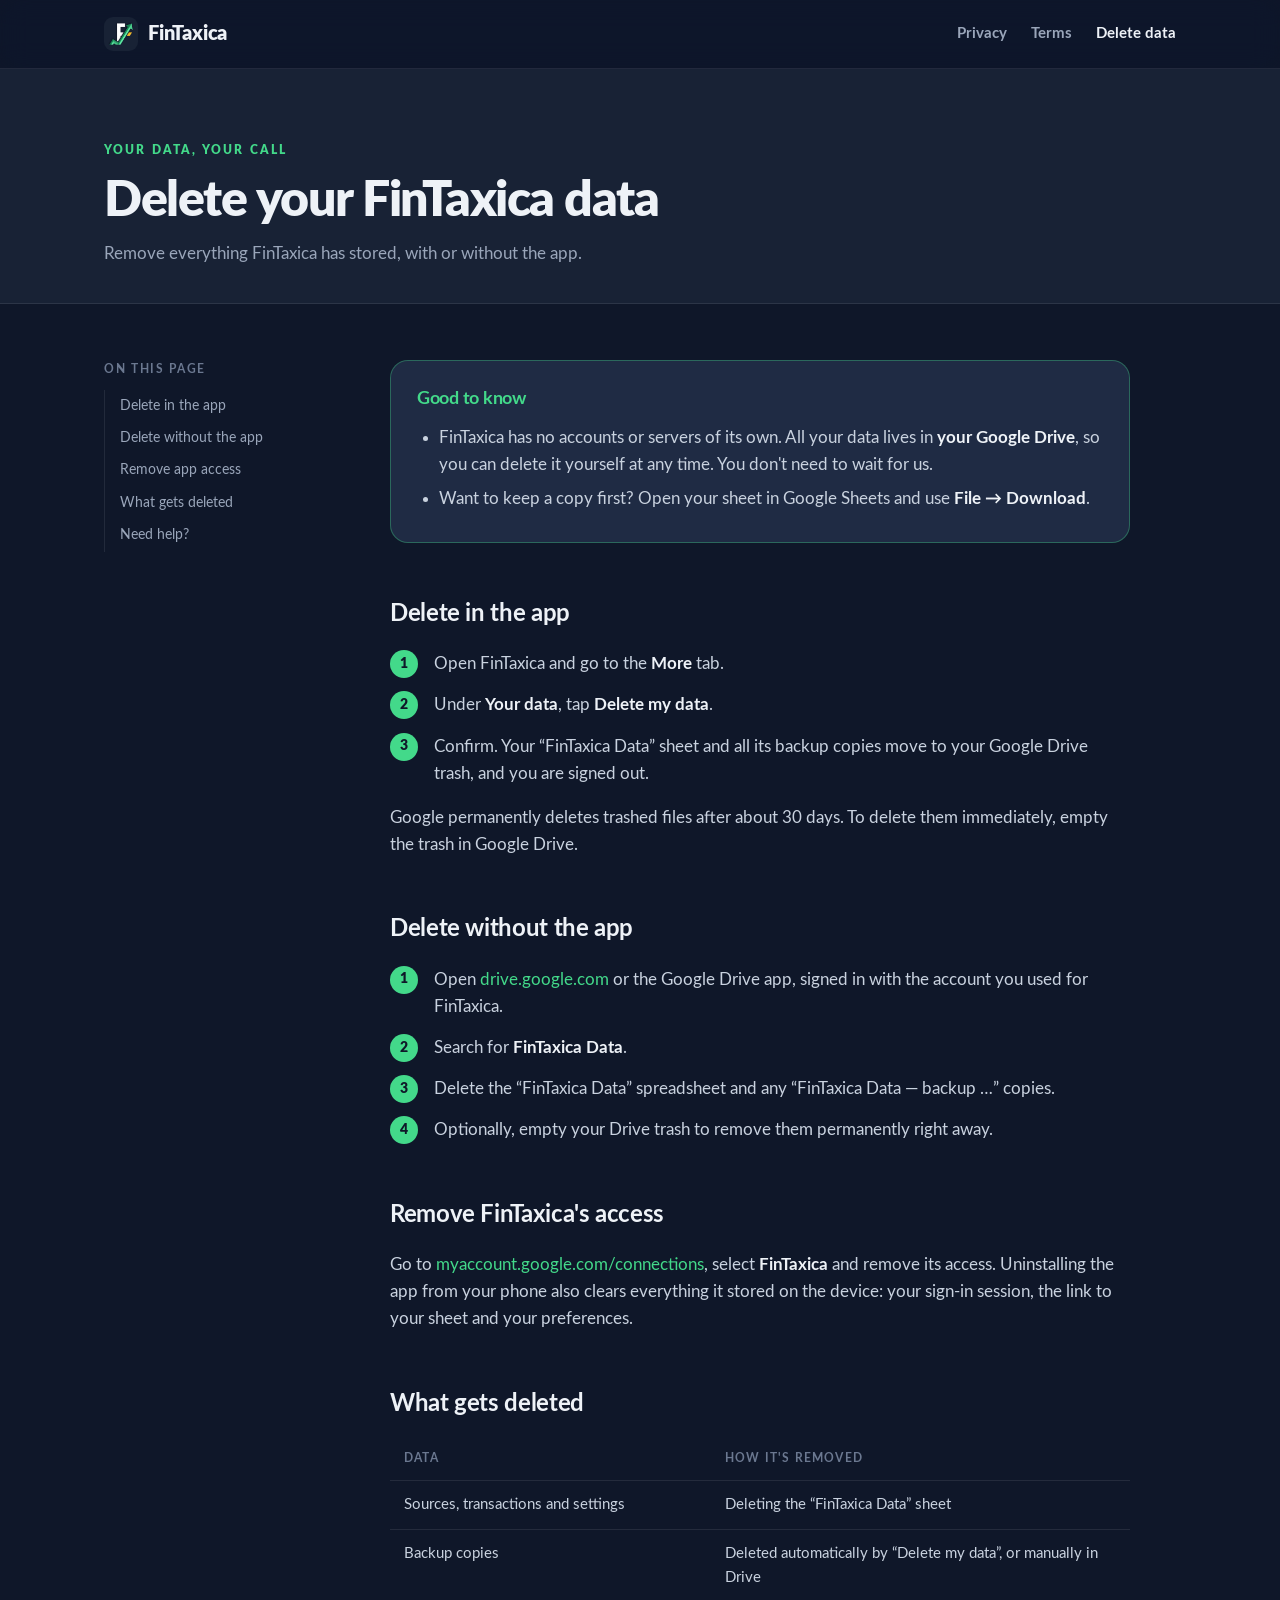
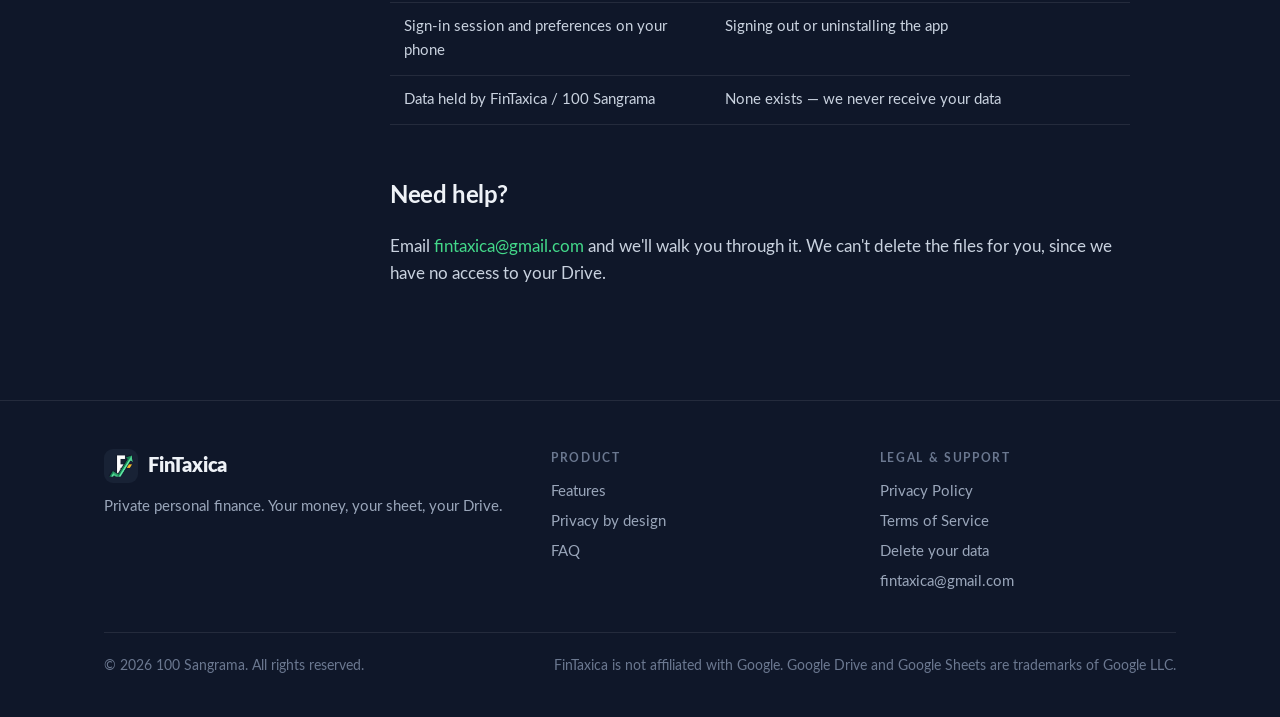
==== delete-data.html @ 8589a1ef "New website, terms and data deletion page" ====
<!DOCTYPE html>
<html lang="en">
<head>
<meta charset="utf-8">
<meta name="viewport" content="width=device-width, initial-scale=1">
<title>Delete your data — FinTaxica</title>
<meta name="description" content="How to delete all FinTaxica data from your Google Drive, with or without the app.">
<meta name="theme-color" content="#0F1729">
<link rel="icon" type="image/png" href="assets/favicon.png">
<link rel="apple-touch-icon" href="assets/apple-touch-icon.png">
<link rel="stylesheet" href="assets/style.css">
</head>
<body>

<header class="site-header">
  <div class="wrap">
    <a class="brand" href="./"><img src="assets/icon-512.png" alt="">FinTaxica</a>
    <nav class="nav" aria-label="Main">
      <a href="privacy.html">Privacy</a>
      <a href="terms.html">Terms</a>
      <a href="delete-data.html" aria-current="page">Delete data</a>
    </nav>
  </div>
</header>

<div class="doc-hero">
  <div class="wrap">
    <p class="eyebrow">Your data, your call</p>
    <h1>Delete your FinTaxica data</h1>
    <p>Remove everything FinTaxica has stored, with or without the app.</p>
  </div>
</div>

<div class="wrap doc">
  <aside class="toc" aria-label="On this page">
    <h4>On this page</h4>
    <ol>
      <li><a href="#in-app">Delete in the app</a></li>
      <li><a href="#without-app">Delete without the app</a></li>
      <li><a href="#revoke">Remove app access</a></li>
      <li><a href="#what">What gets deleted</a></li>
      <li><a href="#help">Need help?</a></li>
    </ol>
  </aside>

  <article class="prose">
    <div class="summary">
      <h2>Good to know</h2>
      <ul>
        <li>FinTaxica has no accounts or servers of its own. All your data lives in <strong>your Google Drive</strong>, so you can delete it yourself at any time. You don't need to wait for us.</li>
        <li>Want to keep a copy first? Open your sheet in Google Sheets and use <strong>File → Download</strong>.</li>
      </ul>
    </div>

    <h2 id="in-app">Delete in the app</h2>
    <ol class="steps-list">
      <li>Open FinTaxica and go to the <strong>More</strong> tab.</li>
      <li>Under <strong>Your data</strong>, tap <strong>Delete my data</strong>.</li>
      <li>Confirm. Your “FinTaxica Data” sheet and all its backup copies move to your Google Drive trash, and you are signed out.</li>
    </ol>
    <p>Google permanently deletes trashed files after about 30 days. To delete them immediately, empty the trash in Google Drive.</p>

    <h2 id="without-app">Delete without the app</h2>
    <ol class="steps-list">
      <li>Open <a href="https://drive.google.com">drive.google.com</a> or the Google Drive app, signed in with the account you used for FinTaxica.</li>
      <li>Search for <strong>FinTaxica Data</strong>.</li>
      <li>Delete the “FinTaxica Data” spreadsheet and any “FinTaxica Data — backup …” copies.</li>
      <li>Optionally, empty your Drive trash to remove them permanently right away.</li>
    </ol>

    <h2 id="revoke">Remove FinTaxica's access</h2>
    <p>Go to <a href="https://myaccount.google.com/connections">myaccount.google.com/connections</a>, select <strong>FinTaxica</strong> and remove its access. Uninstalling the app from your phone also clears everything it stored on the device: your sign-in session, the link to your sheet and your preferences.</p>

    <h2 id="what">What gets deleted</h2>
    <table class="table">
      <thead><tr><th>Data</th><th>How it's removed</th></tr></thead>
      <tbody>
        <tr><td>Sources, transactions and settings</td><td>Deleting the “FinTaxica Data” sheet</td></tr>
        <tr><td>Backup copies</td><td>Deleted automatically by “Delete my data”, or manually in Drive</td></tr>
        <tr><td>Sign-in session and preferences on your phone</td><td>Signing out or uninstalling the app</td></tr>
        <tr><td>Data held by FinTaxica / 100 Sangrama</td><td>None exists — we never receive your data</td></tr>
      </tbody>
    </table>

    <h2 id="help">Need help?</h2>
    <p>Email <a href="mailto:fintaxica@gmail.com?subject=Data%20deletion">fintaxica@gmail.com</a> and we'll walk you through it. We can't delete the files for you, since we have no access to your Drive.</p>
  </article>
</div>

<footer class="site-footer">
  <div class="wrap">
    <div>
      <a class="brand" href="./"><img src="assets/icon-512.png" alt="">FinTaxica</a>
      <p class="muted" style="margin:12px 0 0;max-width:30em">Private personal finance. Your money, your sheet, your Drive.</p>
    </div>
    <div>
      <h4>Product</h4>
      <ul><li><a href="./#features">Features</a></li><li><a href="./#privacy">Privacy by design</a></li><li><a href="./#faq">FAQ</a></li></ul>
    </div>
    <div>
      <h4>Legal &amp; support</h4>
      <ul><li><a href="privacy.html">Privacy Policy</a></li><li><a href="terms.html">Terms of Service</a></li><li><a href="delete-data.html">Delete your data</a></li><li><a href="mailto:fintaxica@gmail.com">fintaxica@gmail.com</a></li></ul>
    </div>
    <div class="legal"><span>© 2026 100 Sangrama. All rights reserved.</span><span>FinTaxica is not affiliated with Google. Google Drive and Google Sheets are trademarks of Google LLC.</span></div>
  </div>
</footer>
</body>
</html>
---- assets/style.css ----
/* FinTaxica — site styles. Palette mirrors the app (lib/theme.dart Brand). */
@font-face { font-family: Lato; font-weight: 400; font-display: swap; src: url(fonts/Lato-Regular.woff) format('woff'); }
@font-face { font-family: Lato; font-weight: 500; font-display: swap; src: url(fonts/Lato-Medium.woff) format('woff'); }
@font-face { font-family: Lato; font-weight: 700; font-display: swap; src: url(fonts/Lato-Bold.woff) format('woff'); }
@font-face { font-family: Lato; font-weight: 900; font-display: swap; src: url(fonts/Lato-Black.woff) format('woff'); }

:root {
  --navy-deep: #0F1729;
  --navy: #182235;
  --navy-raised: #1F2B44;
  --line: rgba(238, 242, 247, .09);
  --line-strong: rgba(238, 242, 247, .16);
  --mint: #43D98A;
  --emerald: #1F9D63;
  --emerald-deep: #1B8A58;
  --gold: #FBBF24;
  --text: #EEF2F7;
  --muted: #9AA6BA;
  --faint: #6B7890;
  --radius: 18px;
  --wrap: 1120px;
  color-scheme: dark;
}

* { box-sizing: border-box; }
html { scroll-behavior: smooth; -webkit-text-size-adjust: 100%; }
body {
  margin: 0;
  font-family: Lato, system-ui, -apple-system, 'Segoe UI', Roboto, sans-serif;
  font-size: 17px;
  line-height: 1.6;
  color: var(--text);
  background: var(--navy-deep);
  -webkit-font-smoothing: antialiased;
}
img { max-width: 100%; display: block; }
a { color: var(--mint); text-decoration: none; }
a:hover { text-decoration: underline; text-underline-offset: 3px; }
:focus-visible { outline: 2px solid var(--mint); outline-offset: 3px; border-radius: 6px; }

.wrap { max-width: var(--wrap); margin: 0 auto; padding: 0 24px; }
.eyebrow {
  font-size: 12px; font-weight: 900; letter-spacing: .18em;
  text-transform: uppercase; color: var(--mint); margin: 0 0 14px;
}
.muted { color: var(--muted); }

/* ---------- header ---------- */
.site-header {
  position: sticky; top: 0; z-index: 20;
  background: rgba(15, 23, 41, .78);
  backdrop-filter: saturate(140%) blur(14px);
  -webkit-backdrop-filter: saturate(140%) blur(14px);
  border-bottom: 1px solid var(--line);
}
.site-header .wrap { display: flex; align-items: center; gap: 28px; height: 68px; }
.brand { display: flex; align-items: center; gap: 10px; color: var(--text); font-weight: 900; font-size: 20px; letter-spacing: -.01em; }
.brand:hover { text-decoration: none; }
.brand img { width: 34px; height: 34px; border-radius: 9px; }
.nav { display: flex; gap: 24px; margin-left: auto; align-items: center; }
.nav a { color: var(--muted); font-weight: 700; font-size: 15px; }
.nav a:hover, .nav a[aria-current] { color: var(--text); text-decoration: none; }

/* ---------- buttons ---------- */
.btn {
  display: inline-flex; align-items: center; justify-content: center; gap: 10px;
  padding: 14px 24px; border-radius: 14px; font-weight: 900; font-size: 16px;
  border: 1px solid transparent; transition: transform .15s ease, background .15s ease, border-color .15s ease;
}
.btn:hover { text-decoration: none; transform: translateY(-1px); }
.btn-primary { background: var(--mint); color: var(--navy-deep); }
.btn-primary:hover { background: #5be39b; }
.btn-ghost { color: var(--text); border-color: var(--line-strong); }
.btn-ghost:hover { border-color: var(--mint); }
.btn-sm { padding: 9px 16px; font-size: 14px; border-radius: 11px; }

/* ---------- hero ---------- */
.hero { position: relative; overflow: hidden; padding: 88px 0 96px; }
.hero::before, .hero::after {
  content: ''; position: absolute; border-radius: 50%; filter: blur(90px); pointer-events: none;
}
.hero::before { width: 560px; height: 560px; right: -120px; top: -160px; background: rgba(67, 217, 138, .16); }
.hero::after { width: 420px; height: 420px; left: -180px; bottom: -220px; background: rgba(251, 191, 36, .08); }
.hero .wrap { position: relative; display: grid; grid-template-columns: 1.1fr .9fr; gap: 56px; align-items: center; }
.hero h1 { font-size: clamp(42px, 6vw, 68px); line-height: 1.04; letter-spacing: -.035em; font-weight: 900; margin: 0 0 22px; }
.hero h1 .accent { color: var(--mint); }
.hero .lede { font-size: 20px; color: var(--muted); max-width: 33em; margin: 0 0 34px; }
.hero .cta { display: flex; flex-wrap: wrap; gap: 14px; }
.hero .note { margin-top: 18px; font-size: 14px; color: var(--faint); }

/* phone mock (illustrative sample data, no real user data) */
.phone {
  width: 300px; margin: 0 auto; padding: 12px; border-radius: 44px;
  background: linear-gradient(160deg, #2a3755, #121b2e);
  box-shadow: 0 40px 80px rgba(0, 0, 0, .45), inset 0 0 0 1px rgba(255, 255, 255, .08);
}
.screen { border-radius: 34px; background: var(--navy-deep); padding: 22px 16px 18px; overflow: hidden; }
.screen .top { display: flex; align-items: center; gap: 8px; font-weight: 900; font-size: 15px; margin-bottom: 14px; }
.screen .top img { width: 24px; height: 24px; border-radius: 7px; }
.hero-card {
  border-radius: 20px; padding: 16px; background: linear-gradient(150deg, #22314f, var(--navy));
  border: 1px solid var(--line);
}
.hero-card .lbl { font-size: 9px; letter-spacing: .16em; font-weight: 900; color: var(--muted); }
.hero-card .big { font-size: 30px; font-weight: 900; letter-spacing: -.02em; margin: 2px 0; }
.hero-card .sub { font-size: 11px; color: var(--mint); font-weight: 700; }
.hero-card .acts { display: grid; grid-template-columns: repeat(3, 1fr); gap: 6px; margin-top: 12px; }
.hero-card .acts span { font-size: 10px; font-weight: 900; text-align: center; padding: 8px 0; border-radius: 10px; }
.a-exp { background: rgba(248, 113, 113, .16); color: #fca5a5; }
.a-inc { background: rgba(67, 217, 138, .16); color: var(--mint); }
.a-trf { background: rgba(251, 191, 36, .16); color: var(--gold); }
.kpis { display: grid; grid-template-columns: 1fr 1fr; gap: 8px; margin-top: 10px; }
.kpi { background: var(--navy); border: 1px solid var(--line); border-radius: 14px; padding: 10px 11px; }
.kpi .k { font-size: 9px; color: var(--muted); font-weight: 700; }
.kpi .v { font-size: 15px; font-weight: 900; }
.kpi .d { font-size: 9px; font-weight: 700; color: var(--mint); }
.tiles { display: grid; grid-template-columns: repeat(3, 1fr); gap: 7px; margin-top: 10px; }
.tile { border-radius: 13px; padding: 9px 8px; border: 1px solid var(--line); background: var(--navy); }
.tile i { display: block; width: 18px; height: 18px; border-radius: 6px; margin-bottom: 6px; }
.tile b { display: block; font-size: 10px; }
.tile small { font-size: 10px; color: var(--muted); font-weight: 700; }

/* ---------- sections ---------- */
section { padding: 96px 0; }
.section-alt { background: var(--navy); border-top: 1px solid var(--line); border-bottom: 1px solid var(--line); }
.section-head { max-width: 680px; margin-bottom: 52px; }
.section-head h2 { font-size: clamp(30px, 4vw, 42px); line-height: 1.12; letter-spacing: -.025em; font-weight: 900; margin: 0 0 14px; }
.section-head p { font-size: 18px; color: var(--muted); margin: 0; }

.trust { padding: 0; border-top: 1px solid var(--line); border-bottom: 1px solid var(--line); background: rgba(24, 34, 53, .6); }
.trust ul { list-style: none; margin: 0; padding: 22px 0; display: grid; grid-template-columns: repeat(4, 1fr); gap: 16px; }
.trust li { display: flex; align-items: center; gap: 10px; font-size: 15px; font-weight: 700; color: var(--muted); }
.trust svg { flex: none; color: var(--mint); }

.grid { display: grid; grid-template-columns: repeat(3, 1fr); gap: 18px; }
.card {
  background: var(--navy-raised); border: 1px solid var(--line); border-radius: var(--radius); padding: 26px;
}
.section-alt .card { background: var(--navy-deep); }
.card h3 { font-size: 19px; margin: 16px 0 8px; letter-spacing: -.01em; }
.card p { margin: 0; color: var(--muted); font-size: 16px; }
.ico {
  width: 46px; height: 46px; border-radius: 13px; display: grid; place-items: center;
  background: rgba(67, 217, 138, .12); color: var(--mint);
}
.ico.gold { background: rgba(251, 191, 36, .12); color: var(--gold); }

.steps { counter-reset: step; display: grid; grid-template-columns: repeat(3, 1fr); gap: 18px; }
.step { position: relative; padding-top: 58px; }
.step::before {
  counter-increment: step; content: counter(step);
  position: absolute; top: 0; left: 0; width: 42px; height: 42px; border-radius: 50%;
  display: grid; place-items: center; font-weight: 900; color: var(--navy-deep); background: var(--mint);
}
.step h3 { margin: 0 0 8px; font-size: 20px; }
.step p { margin: 0; color: var(--muted); }

.compare { display: grid; grid-template-columns: 1fr 1fr; gap: 18px; }
.compare .card h3 { margin-top: 0; }
.compare ul { list-style: none; padding: 0; margin: 14px 0 0; }
.compare li { padding: 10px 0 10px 30px; position: relative; color: var(--muted); border-top: 1px solid var(--line); }
.compare li:first-child { border-top: 0; }
.compare li::before { position: absolute; left: 0; top: 9px; font-weight: 900; }
.compare .them li::before { content: '–'; color: var(--faint); }
.compare .us { border-color: rgba(67, 217, 138, .45); box-shadow: 0 0 0 1px rgba(67, 217, 138, .15) inset; }
.compare .us li { color: var(--text); }
.compare .us li::before { content: '✓'; color: var(--mint); }

.roadmap .card { position: relative; }
.pill {
  display: inline-block; font-size: 11px; font-weight: 900; letter-spacing: .1em; text-transform: uppercase;
  padding: 4px 10px; border-radius: 999px; background: rgba(251, 191, 36, .14); color: var(--gold);
}
.pill.live { background: rgba(67, 217, 138, .14); color: var(--mint); }

.faq { max-width: 820px; }
.faq details { border-bottom: 1px solid var(--line); padding: 4px 0; }
.faq summary {
  cursor: pointer; list-style: none; padding: 18px 40px 18px 0; position: relative;
  font-weight: 700; font-size: 18px;
}
.faq summary::-webkit-details-marker { display: none; }
.faq summary::after {
  content: '+'; position: absolute; right: 4px; top: 12px; font-size: 26px; font-weight: 400; color: var(--mint);
  transition: transform .2s ease;
}
.faq details[open] summary::after { transform: rotate(45deg); }
.faq details p { margin: 0 0 18px; color: var(--muted); }

.cta-band { text-align: center; }
.cta-band .card { padding: 56px 28px; background: linear-gradient(150deg, #213152, var(--navy)); }
.cta-band h2 { font-size: clamp(28px, 4vw, 40px); letter-spacing: -.02em; margin: 0 0 12px; font-weight: 900; }
.cta-band p { color: var(--muted); margin: 0 0 28px; font-size: 18px; }

/* ---------- footer ---------- */
.site-footer { border-top: 1px solid var(--line); padding: 48px 0 40px; font-size: 15px; }
.site-footer .wrap { display: grid; grid-template-columns: 1.4fr 1fr 1fr; gap: 32px; }
.site-footer h4 { font-size: 12px; letter-spacing: .14em; text-transform: uppercase; color: var(--faint); margin: 0 0 12px; }
.site-footer ul { list-style: none; padding: 0; margin: 0; }
.site-footer li { margin: 6px 0; }
.site-footer li a { color: var(--muted); }
.site-footer li a:hover { color: var(--text); }
.site-footer .legal { grid-column: 1 / -1; border-top: 1px solid var(--line); padding-top: 22px; color: var(--faint); font-size: 14px; display: flex; flex-wrap: wrap; justify-content: space-between; gap: 10px; }

/* ---------- legal / document pages ---------- */
.doc-hero { padding: 72px 0 36px; border-bottom: 1px solid var(--line); background: var(--navy); }
.doc-hero h1 { font-size: clamp(34px, 5vw, 50px); letter-spacing: -.03em; line-height: 1.08; margin: 0 0 12px; font-weight: 900; }
.doc-hero p { margin: 0; color: var(--muted); }
.doc { display: grid; grid-template-columns: 230px 1fr; gap: 56px; padding: 56px 24px 96px; }
.toc { position: sticky; top: 96px; align-self: start; font-size: 14px; }
.toc h4 { font-size: 12px; letter-spacing: .14em; text-transform: uppercase; color: var(--faint); margin: 0 0 10px; }
.toc ol { list-style: none; padding: 0; margin: 0; border-left: 1px solid var(--line); }
.toc a { display: block; padding: 5px 0 5px 14px; color: var(--muted); margin-left: -1px; border-left: 2px solid transparent; }
.toc a:hover { color: var(--text); text-decoration: none; border-left-color: var(--mint); }
.prose { max-width: 740px; }
.prose h2 { font-size: 24px; letter-spacing: -.015em; margin: 52px 0 12px; scroll-margin-top: 92px; }
.prose h2:first-child { margin-top: 0; }
.prose h3 { font-size: 18px; margin: 28px 0 8px; }
.prose p, .prose li { color: #C9D2DF; }
.prose ul, .prose ol { padding-left: 22px; }
.prose li { margin: 6px 0; }
.prose strong { color: var(--text); }
.prose code { font-size: .9em; background: var(--navy-raised); padding: 2px 6px; border-radius: 6px; color: var(--text); }
.summary {
  background: var(--navy-raised); border: 1px solid rgba(67, 217, 138, .35); border-radius: var(--radius);
  padding: 24px 26px; margin-bottom: 8px;
}
.summary h2 { margin: 0 0 10px !important; font-size: 18px; color: var(--mint); }
.summary ul { margin: 0; }
.table { width: 100%; border-collapse: collapse; margin: 14px 0; font-size: 15px; }
.table th, .table td { text-align: left; padding: 12px 14px; border-bottom: 1px solid var(--line); vertical-align: top; }
.table th { color: var(--faint); font-size: 12px; letter-spacing: .1em; text-transform: uppercase; }
.table td { color: #C9D2DF; }
.callout { border-left: 3px solid var(--gold); background: rgba(251, 191, 36, .07); padding: 14px 18px; border-radius: 0 12px 12px 0; margin: 18px 0; }
.callout p { margin: 0; }
.steps-list { counter-reset: s; list-style: none; padding: 0 !important; }
.steps-list li { counter-increment: s; position: relative; padding-left: 44px; margin: 14px 0; }
.steps-list li::before {
  content: counter(s); position: absolute; left: 0; top: 0; width: 28px; height: 28px; border-radius: 50%;
  background: var(--mint); color: var(--navy-deep); font-weight: 900; font-size: 14px; display: grid; place-items: center;
}

/* ---------- responsive ---------- */
@media (max-width: 960px) {
  .hero .wrap { grid-template-columns: 1fr; }
  .hero { padding-top: 56px; }
  .grid, .steps { grid-template-columns: 1fr 1fr; }
  .trust ul { grid-template-columns: 1fr 1fr; }
  .doc { grid-template-columns: 1fr; gap: 24px; }
  .toc { position: static; }
}
@media (max-width: 640px) {
  body { font-size: 16px; }
  section { padding: 68px 0; }
  .nav a:not(.btn) { display: none; }
  .grid, .steps, .compare, .trust ul { grid-template-columns: 1fr; }
  .site-footer .wrap { grid-template-columns: 1fr; }
  .hero .lede { font-size: 18px; }
  .phone { width: 272px; }
}
@media (prefers-reduced-motion: reduce) { * { transition: none !important; scroll-behavior: auto !important; } }

/* specificity fixes */
.nav a.btn-primary, .nav a.btn-primary:hover { color: var(--navy-deep); }
.section-head p.eyebrow, .doc-hero p.eyebrow { color: var(--mint); font-size: 12px; margin-bottom: 14px; }
.tile i { display: grid; place-items: center; }
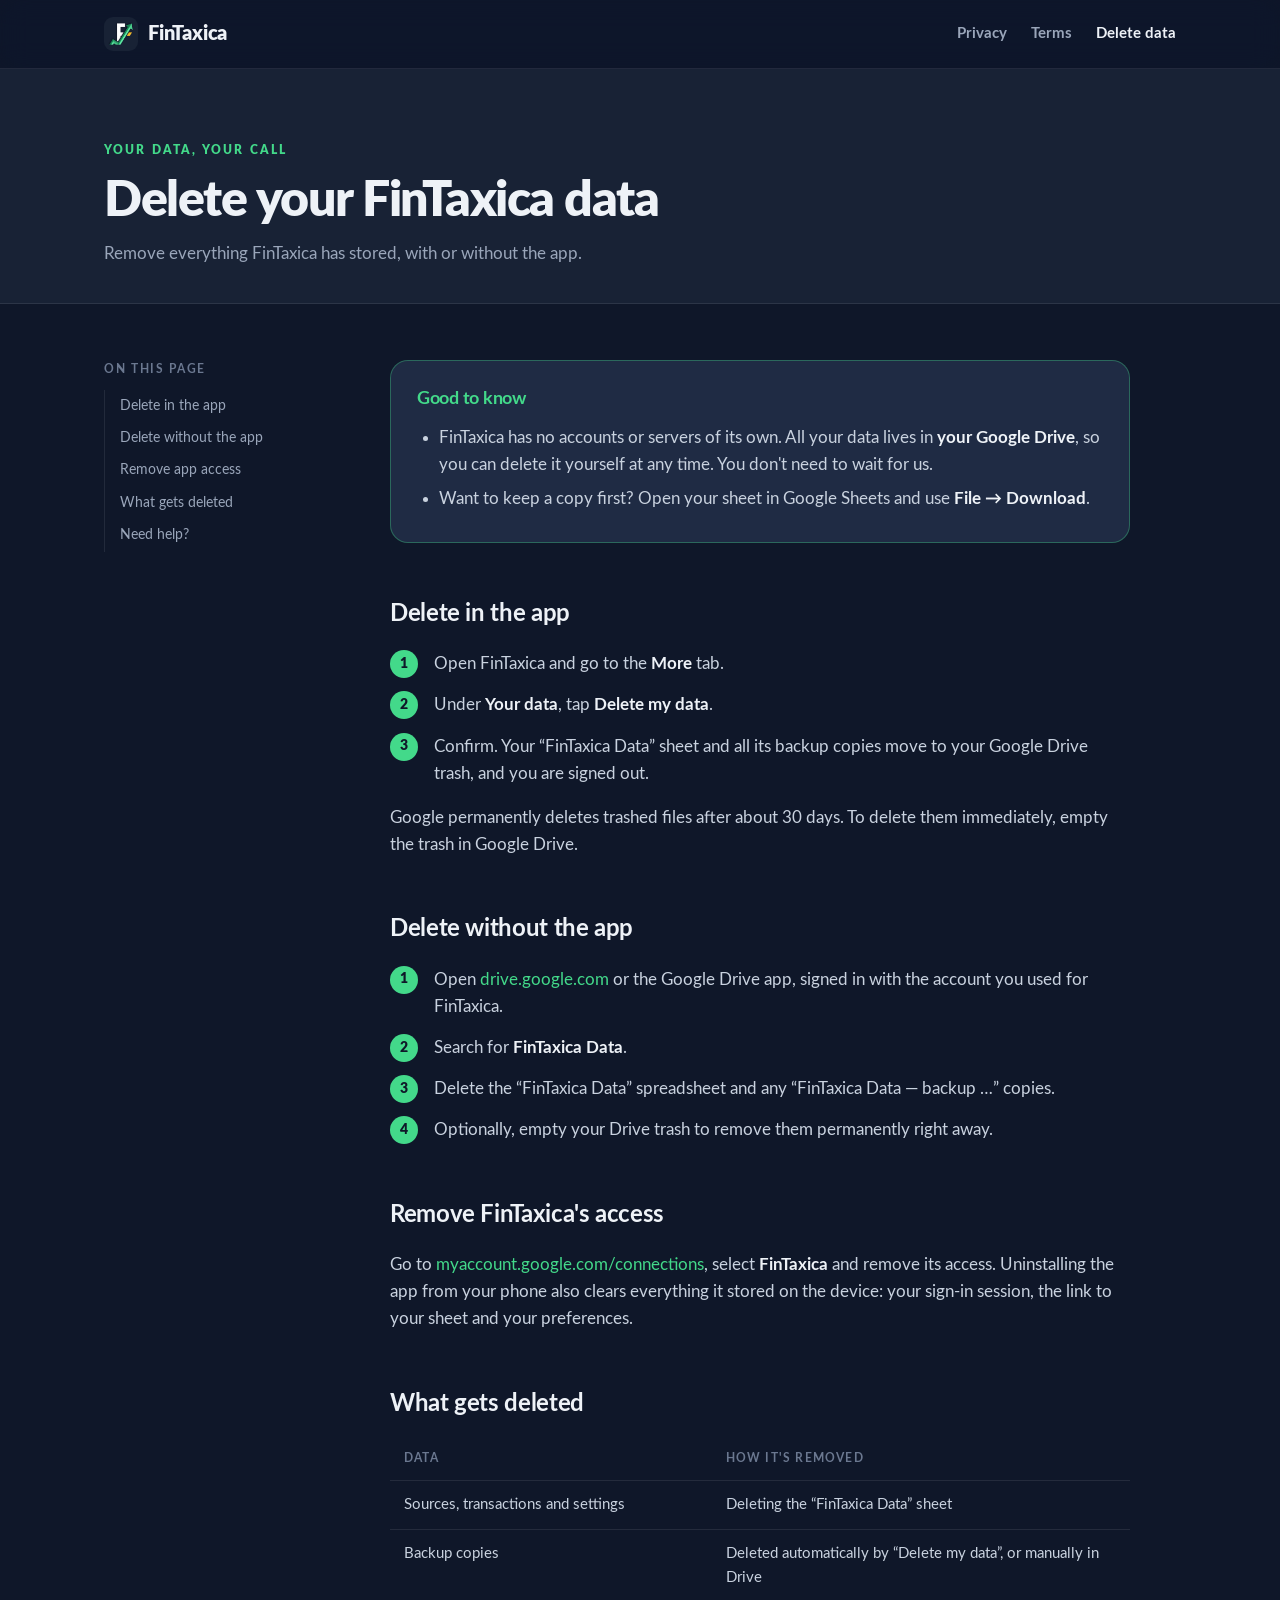
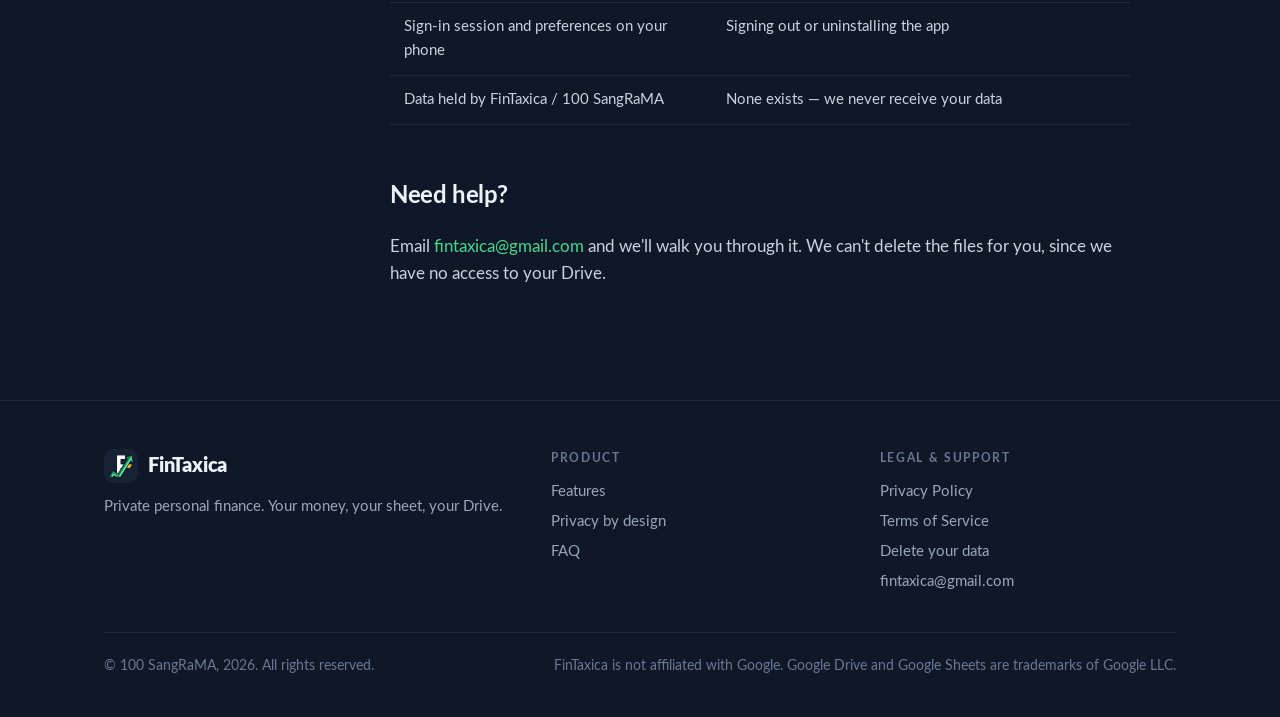
==== commit 4729755a: "Updated terms of service, privacy policy page and copyright line" ====
--- a/delete-data.html
+++ b/delete-data.html
@@ -78,7 +78,7 @@
         <tr><td>Sources, transactions and settings</td><td>Deleting the “FinTaxica Data” sheet</td></tr>
         <tr><td>Backup copies</td><td>Deleted automatically by “Delete my data”, or manually in Drive</td></tr>
         <tr><td>Sign-in session and preferences on your phone</td><td>Signing out or uninstalling the app</td></tr>
-        <tr><td>Data held by FinTaxica / 100 Sangrama</td><td>None exists — we never receive your data</td></tr>
+        <tr><td>Data held by FinTaxica / 100&nbsp;SangRaMA</td><td>None exists — we never receive your data</td></tr>
       </tbody>
     </table>
 
@@ -101,7 +101,7 @@
       <h4>Legal &amp; support</h4>
       <ul><li><a href="privacy.html">Privacy Policy</a></li><li><a href="terms.html">Terms of Service</a></li><li><a href="delete-data.html">Delete your data</a></li><li><a href="mailto:fintaxica@gmail.com">fintaxica@gmail.com</a></li></ul>
     </div>
-    <div class="legal"><span>© 2026 100 Sangrama. All rights reserved.</span><span>FinTaxica is not affiliated with Google. Google Drive and Google Sheets are trademarks of Google LLC.</span></div>
+    <div class="legal"><span>© 100&nbsp;SangRaMA, 2026. All rights reserved.</span><span>FinTaxica is not affiliated with Google. Google Drive and Google Sheets are trademarks of Google LLC.</span></div>
   </div>
 </footer>
 </body>
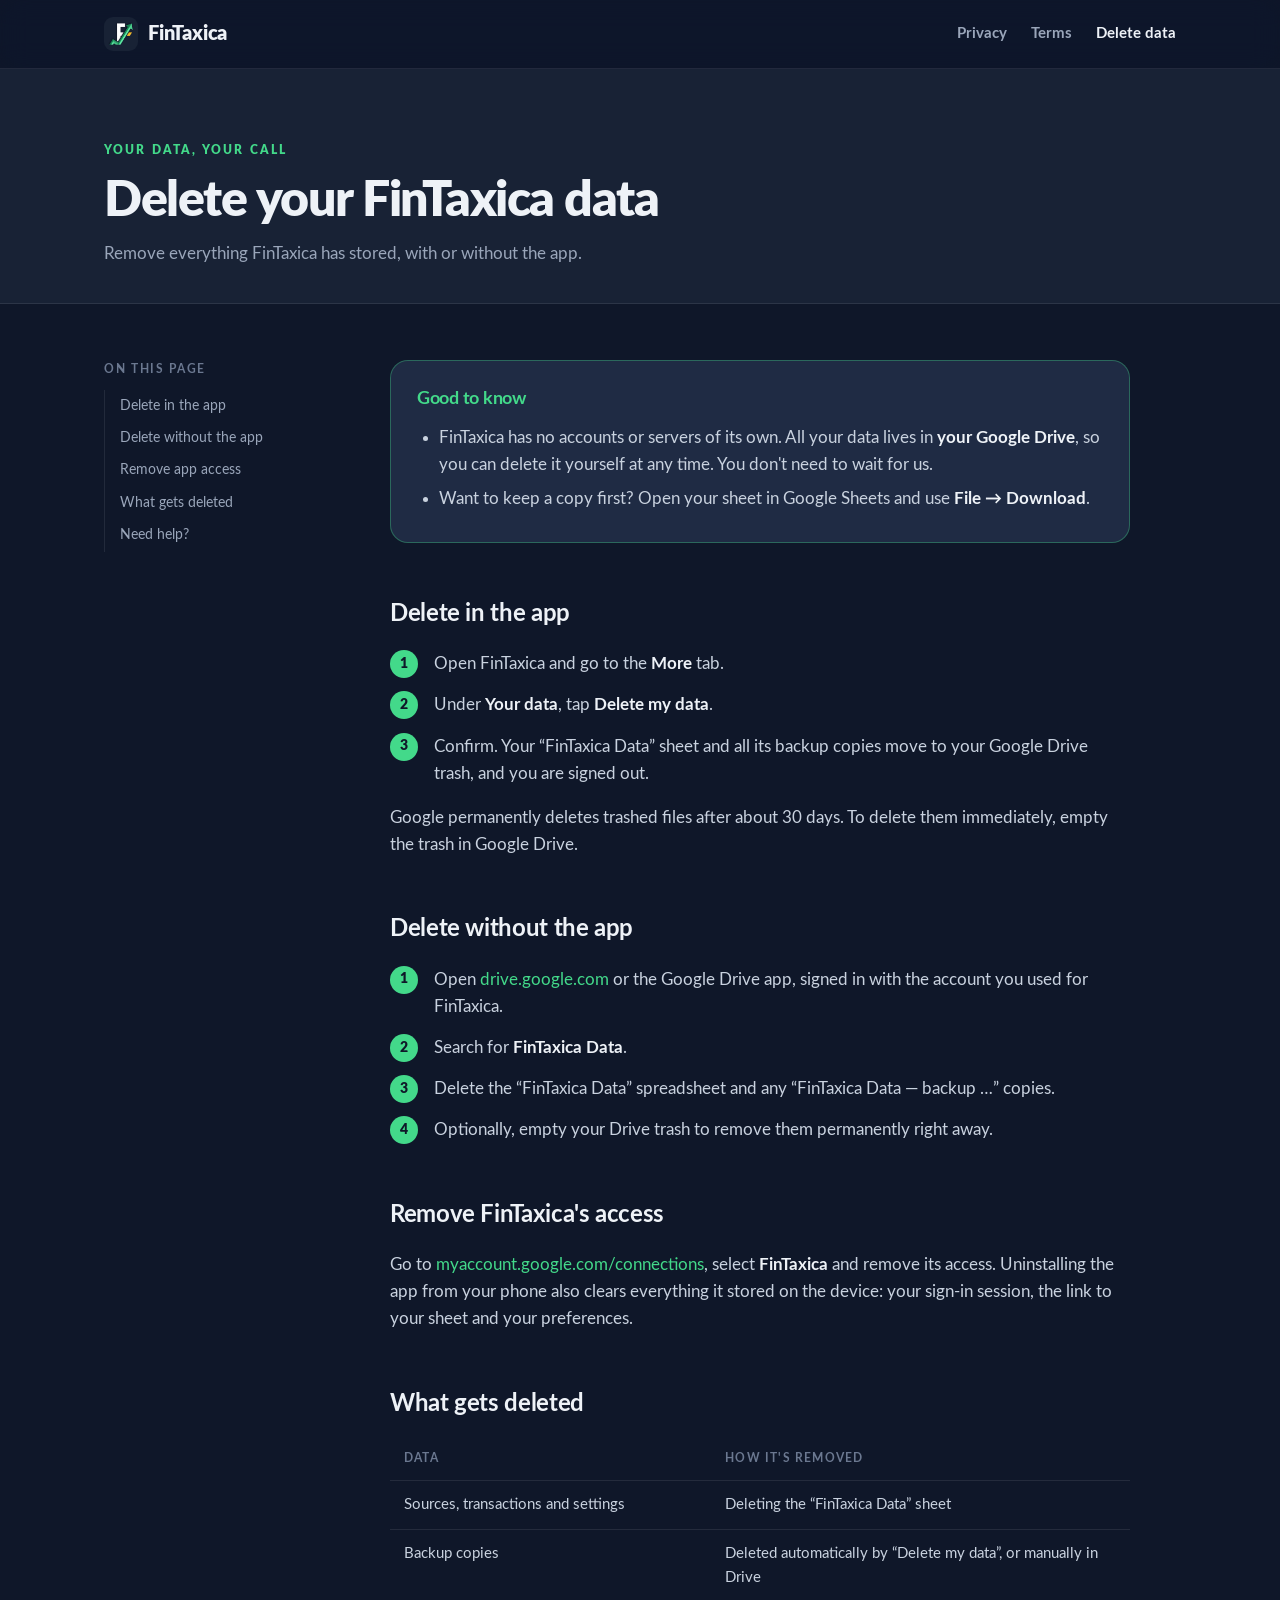
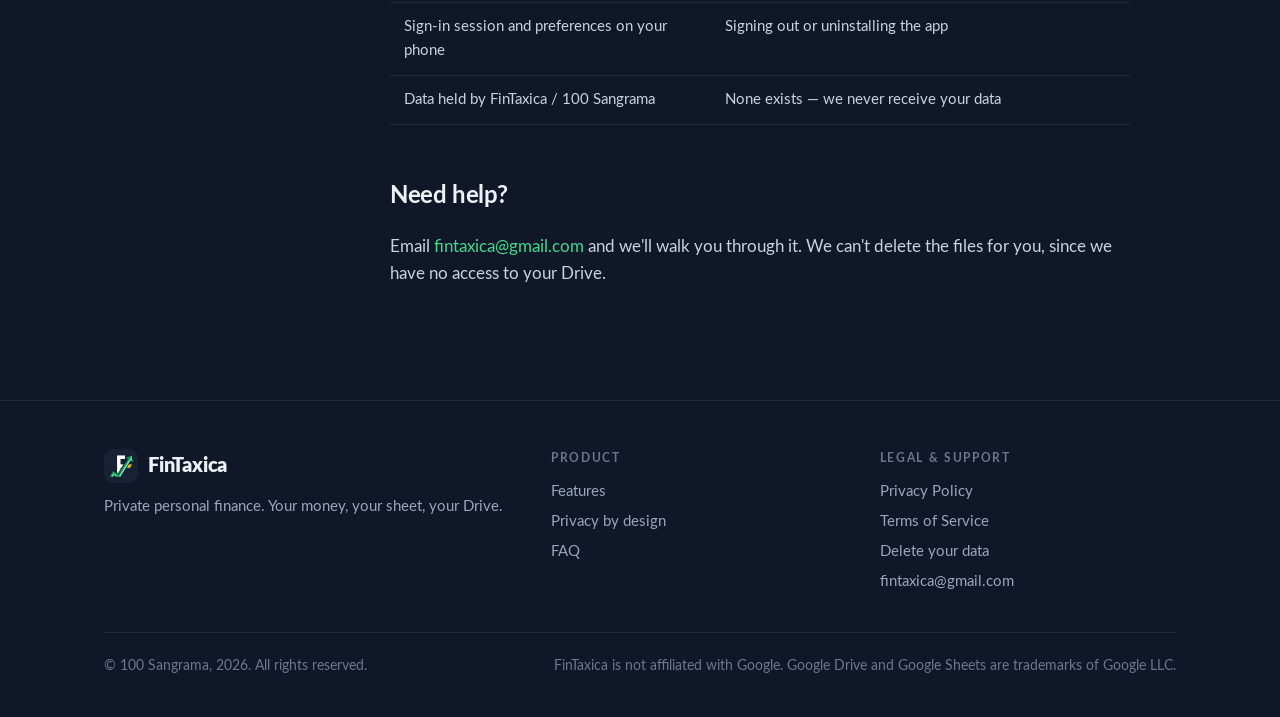
==== commit 13fdd2b9: "- Updated the parent company name to Camel case" ====
--- a/delete-data.html
+++ b/delete-data.html
@@ -78,7 +78,7 @@
         <tr><td>Sources, transactions and settings</td><td>Deleting the “FinTaxica Data” sheet</td></tr>
         <tr><td>Backup copies</td><td>Deleted automatically by “Delete my data”, or manually in Drive</td></tr>
         <tr><td>Sign-in session and preferences on your phone</td><td>Signing out or uninstalling the app</td></tr>
-        <tr><td>Data held by FinTaxica / 100&nbsp;SangRaMA</td><td>None exists — we never receive your data</td></tr>
+        <tr><td>Data held by FinTaxica / 100&nbsp;Sangrama</td><td>None exists — we never receive your data</td></tr>
       </tbody>
     </table>
 
@@ -101,7 +101,7 @@
       <h4>Legal &amp; support</h4>
       <ul><li><a href="privacy.html">Privacy Policy</a></li><li><a href="terms.html">Terms of Service</a></li><li><a href="delete-data.html">Delete your data</a></li><li><a href="mailto:fintaxica@gmail.com">fintaxica@gmail.com</a></li></ul>
     </div>
-    <div class="legal"><span>© 100&nbsp;SangRaMA, 2026. All rights reserved.</span><span>FinTaxica is not affiliated with Google. Google Drive and Google Sheets are trademarks of Google LLC.</span></div>
+    <div class="legal"><span>© 100&nbsp;Sangrama, 2026. All rights reserved.</span><span>FinTaxica is not affiliated with Google. Google Drive and Google Sheets are trademarks of Google LLC.</span></div>
   </div>
 </footer>
 </body>
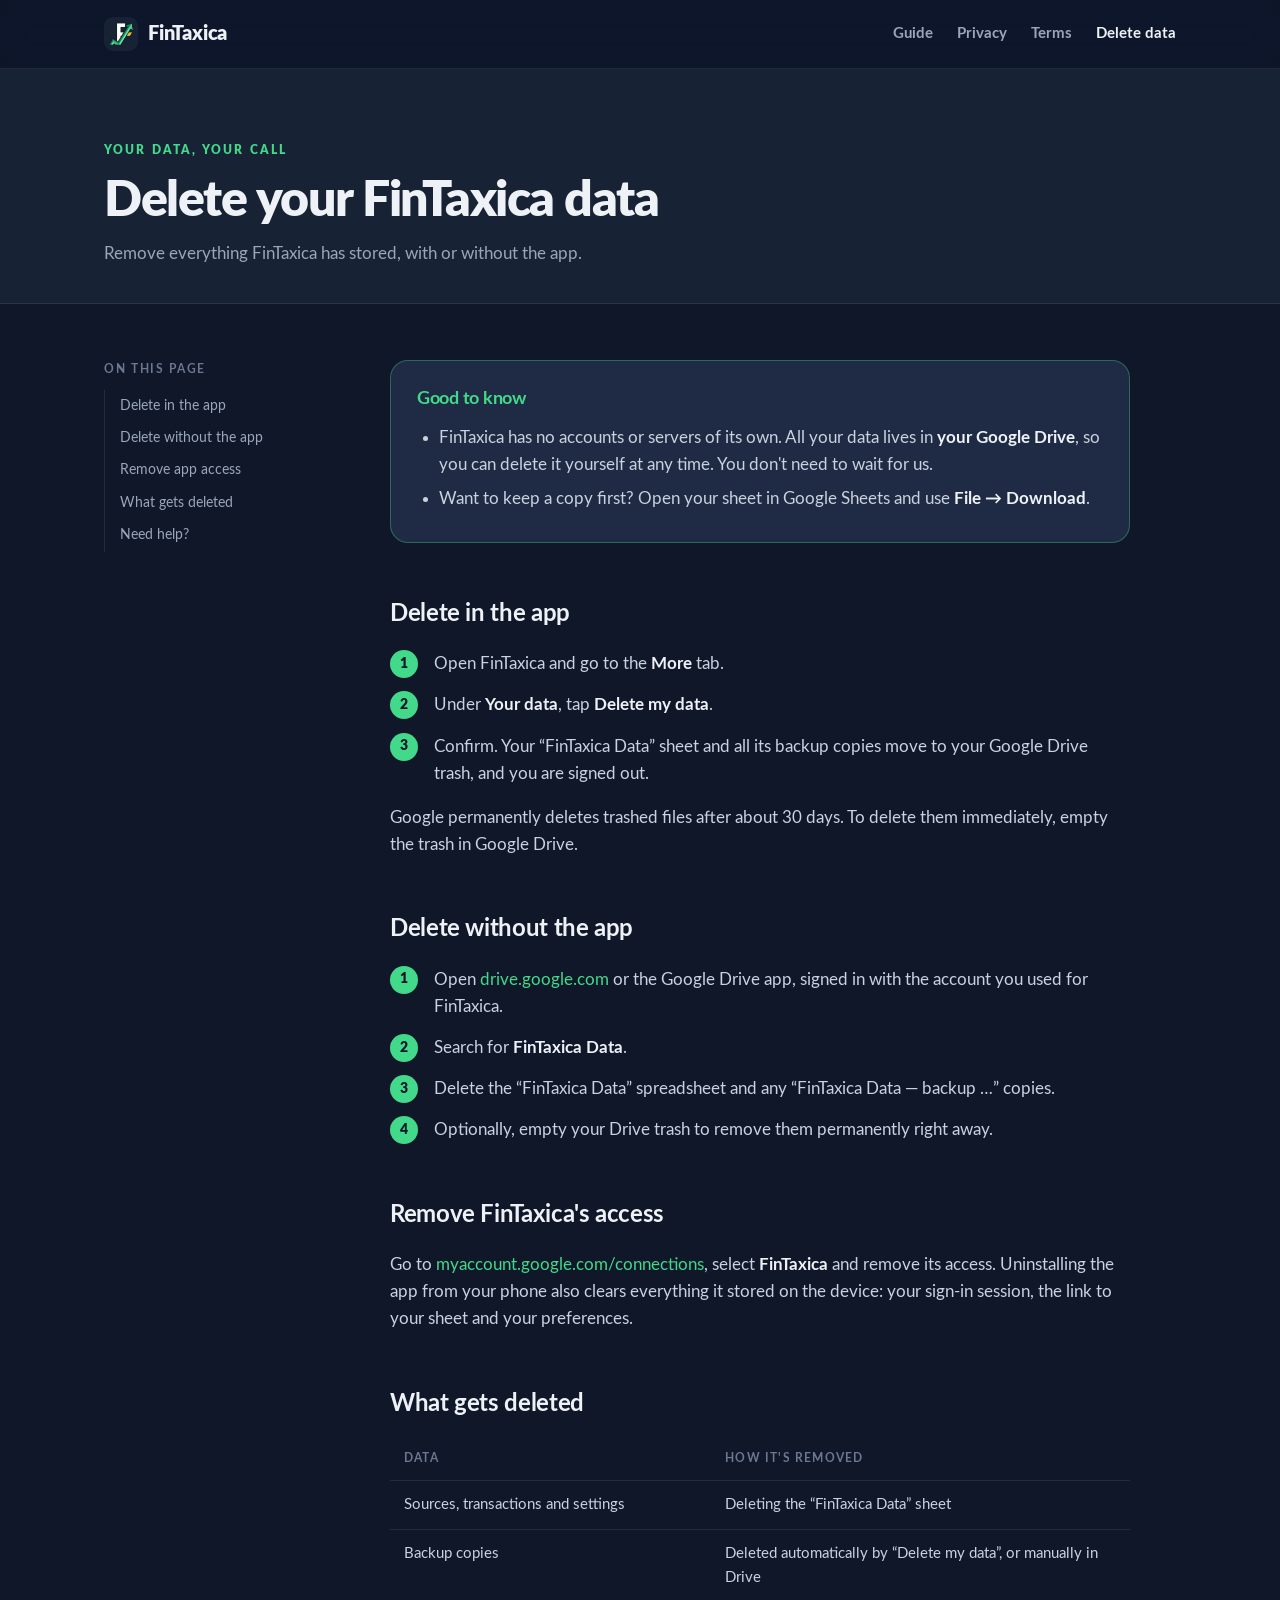
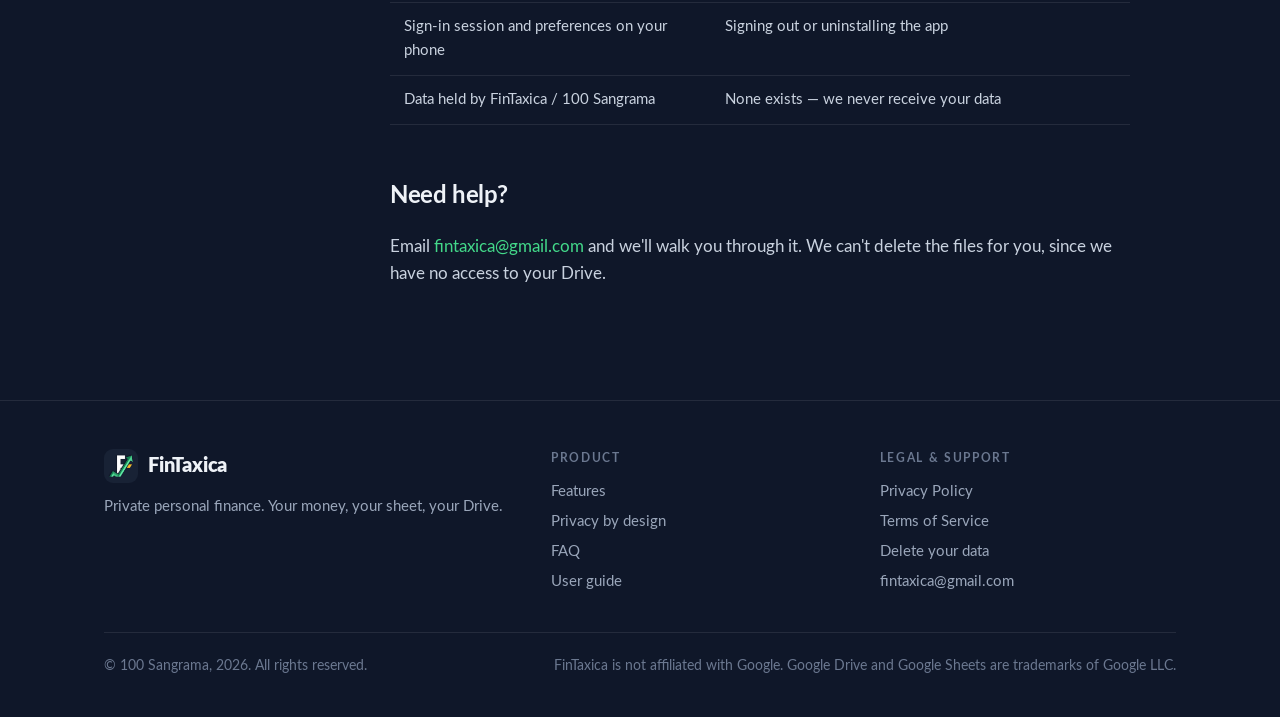
==== commit fc483def: "Policy related and some other updates in the app." ====
--- a/delete-data.html
+++ b/delete-data.html
@@ -16,6 +16,7 @@
   <div class="wrap">
     <a class="brand" href="./"><img src="assets/icon-512.png" alt="">FinTaxica</a>
     <nav class="nav" aria-label="Main">
+      <a href="help.html">Guide</a>
       <a href="privacy.html">Privacy</a>
       <a href="terms.html">Terms</a>
       <a href="delete-data.html" aria-current="page">Delete data</a>
@@ -95,7 +96,7 @@
     </div>
     <div>
       <h4>Product</h4>
-      <ul><li><a href="./#features">Features</a></li><li><a href="./#privacy">Privacy by design</a></li><li><a href="./#faq">FAQ</a></li></ul>
+      <ul><li><a href="./#features">Features</a></li><li><a href="./#privacy">Privacy by design</a></li><li><a href="./#faq">FAQ</a></li><li><a href="help.html">User guide</a></li></ul>
     </div>
     <div>
       <h4>Legal &amp; support</h4>
